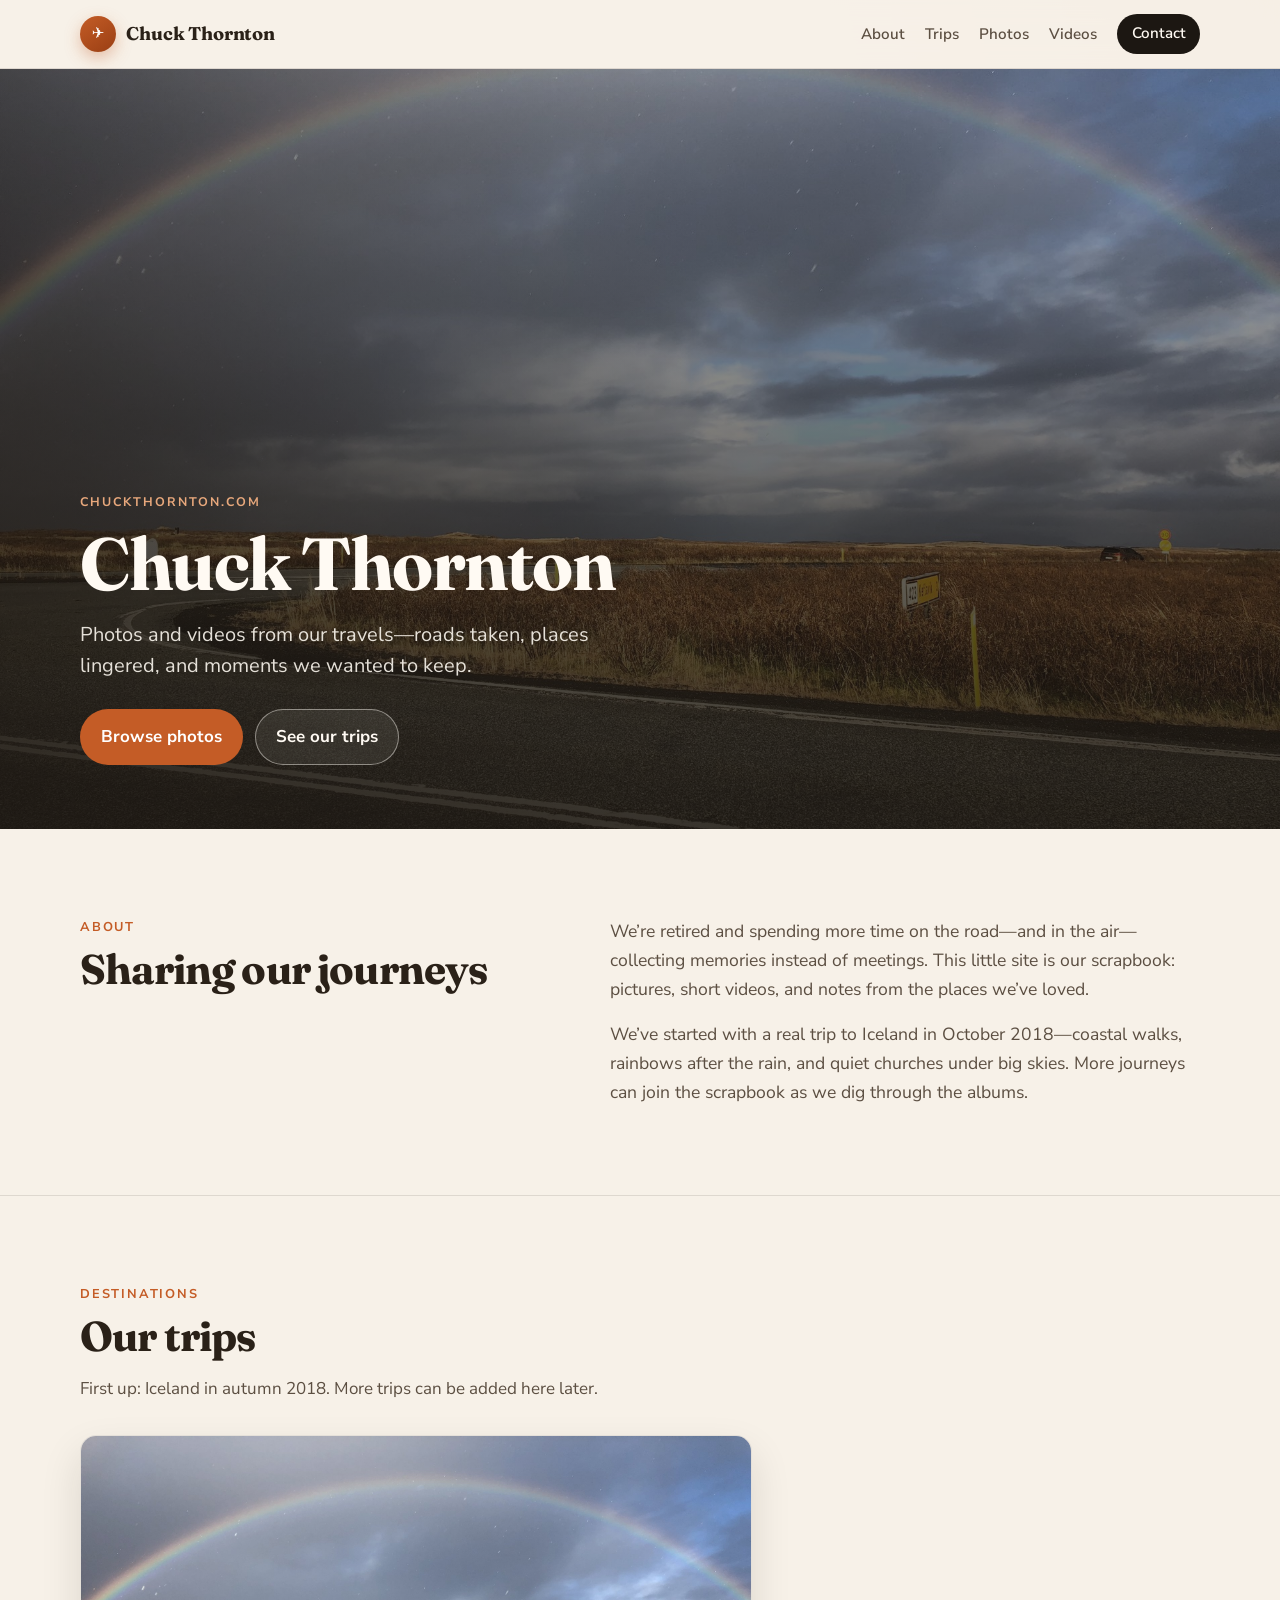
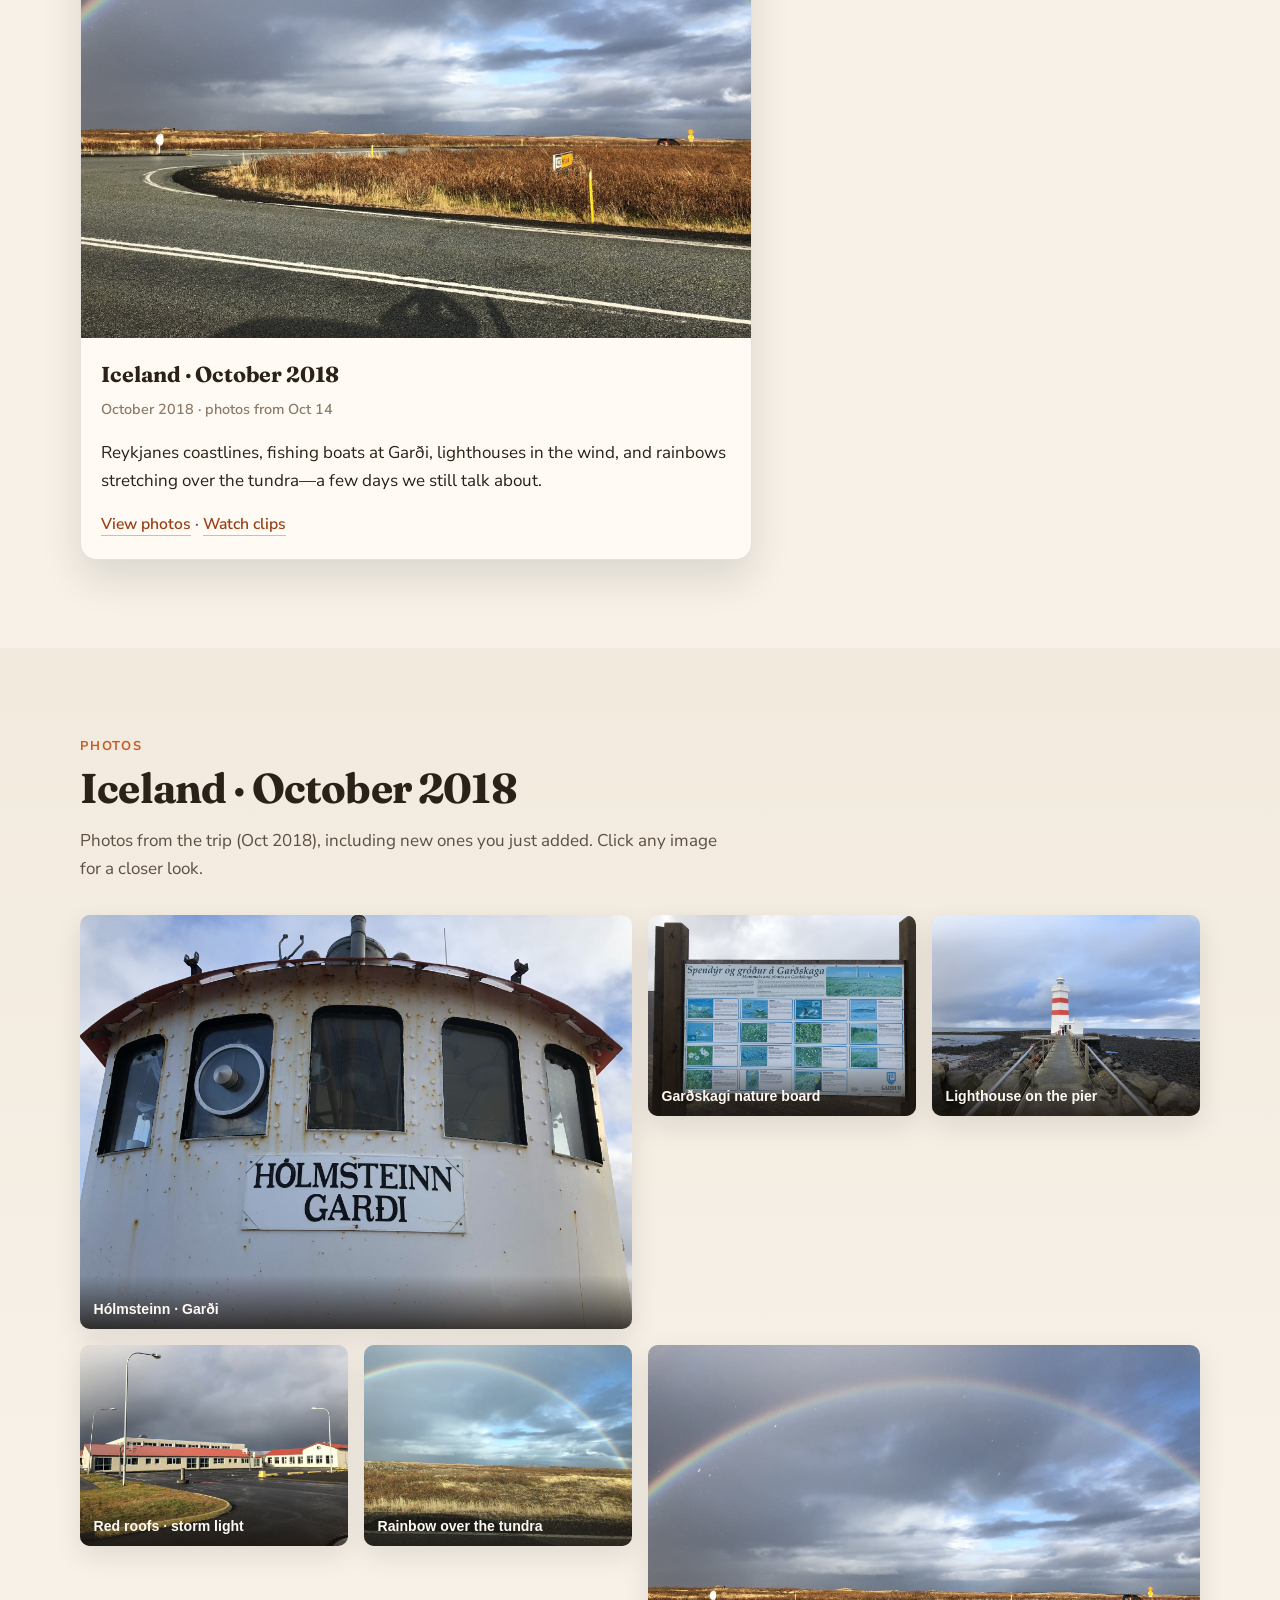
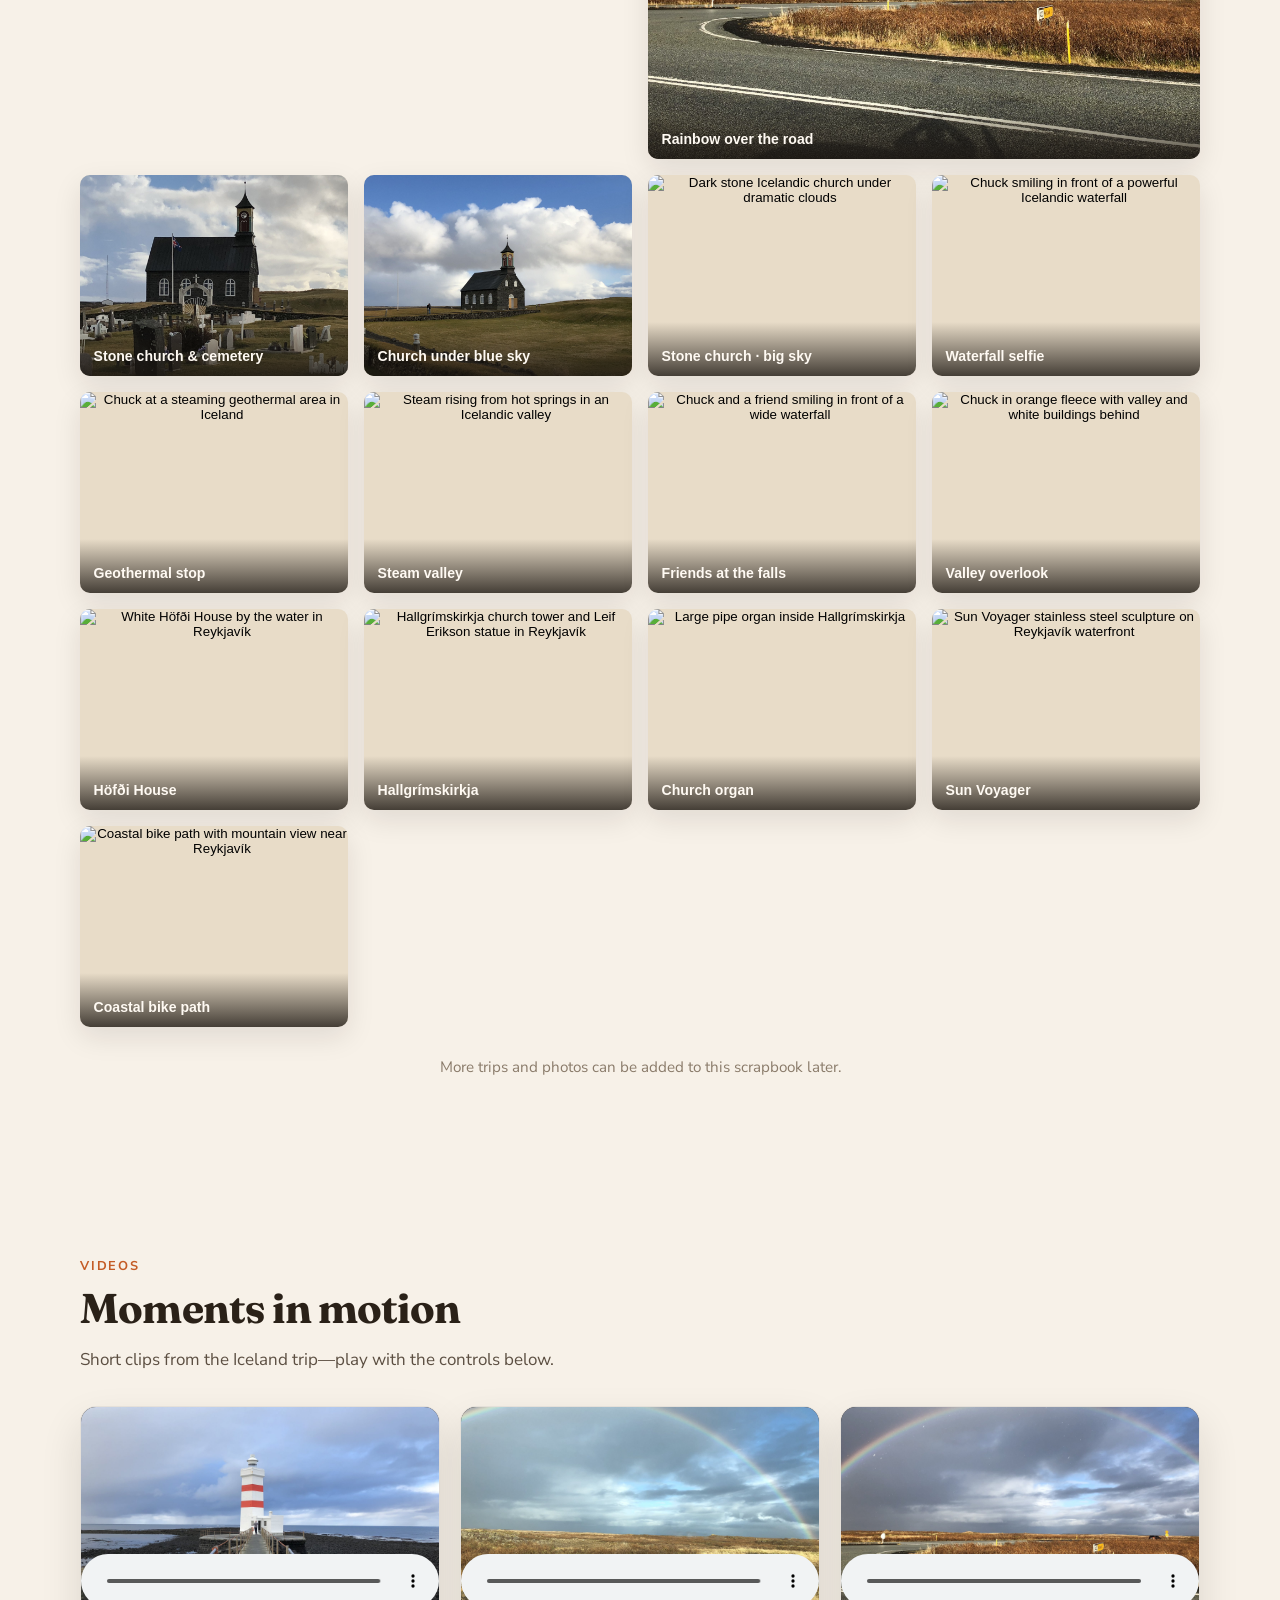
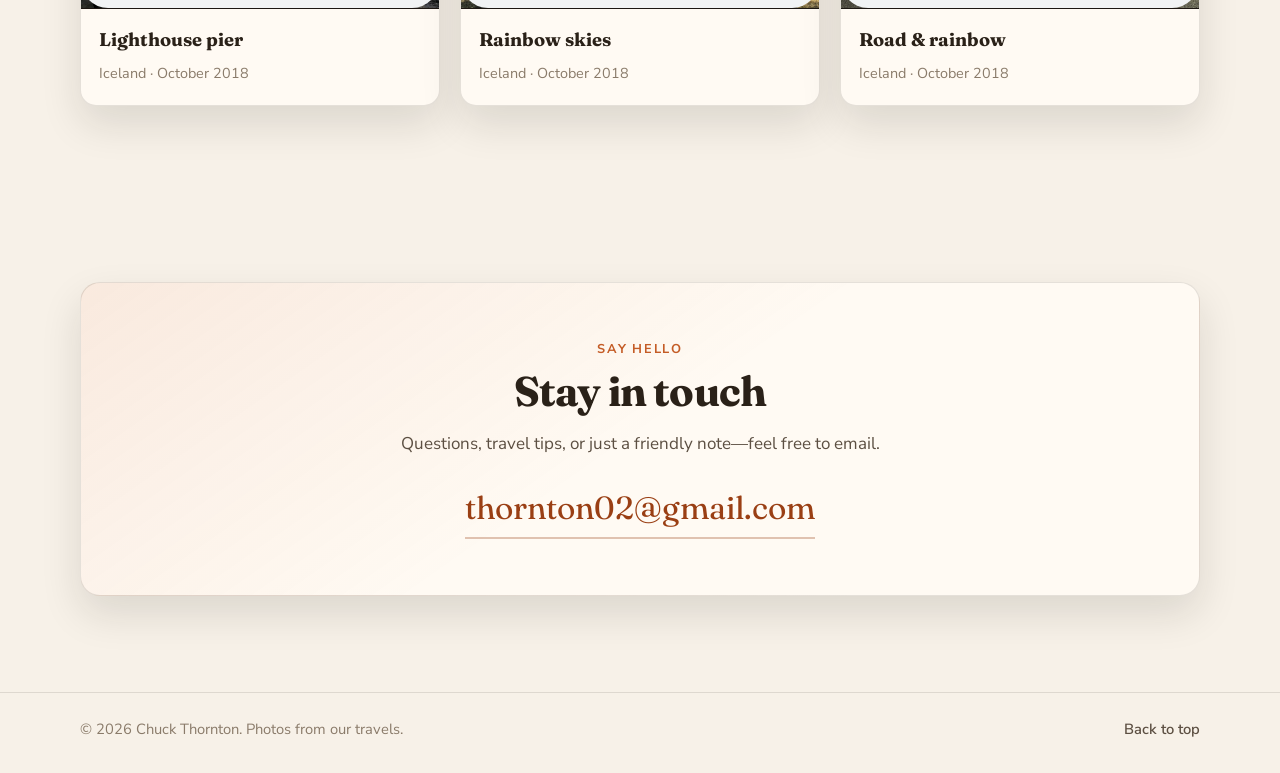
==== index-flat.html @ a310df59 "Add Iceland gallery photos and fixed index" ====
<!DOCTYPE html>
<html lang="en">
<head>
  <meta charset="UTF-8">
  <meta name="viewport" content="width=device-width, initial-scale=1.0">
  <meta name="description" content="Chuck Thornton — photos and videos from our travels, starting with Iceland in October 2018.">
  <meta name="author" content="Chuck Thornton">
  <title>Chuck Thornton — Our Travels</title>
  <link rel="icon" href="favicon.svg" type="image/svg+xml">
  <link rel="preconnect" href="https://fonts.googleapis.com">
  <link rel="preconnect" href="https://fonts.gstatic.com" crossorigin>
  <link href="https://fonts.googleapis.com/css2?family=Fraunces:opsz,wght@9..144,400;9..144,600;9..144,700&family=Nunito+Sans:opsz,wght@6..12,400;6..12,500;6..12,600;6..12,700&display=swap" rel="stylesheet">
  <link rel="stylesheet" href="styles.css">
</head>
<body>
  <a class="skip-link" href="#main">Skip to content</a>

  <header class="site-header" id="top">
    <div class="container header-inner">
      <a class="logo" href="#top" aria-label="Chuck Thornton — home">
        <span class="logo-mark" aria-hidden="true">✈</span>
        <span class="logo-text">Chuck Thornton</span>
      </a>
      <button class="nav-toggle" type="button" aria-expanded="false" aria-controls="site-nav" aria-label="Open menu">
        <span class="nav-toggle-bar" aria-hidden="true"></span>
        <span class="nav-toggle-bar" aria-hidden="true"></span>
      </button>
      <nav class="site-nav" id="site-nav" aria-label="Primary">
        <ul>
          <li><a href="#about">About</a></li>
          <li><a href="#trips">Trips</a></li>
          <li><a href="#gallery">Photos</a></li>
          <li><a href="#videos">Videos</a></li>
          <li><a href="#contact" class="nav-cta">Contact</a></li>
        </ul>
      </nav>
    </div>
  </header>

  <main id="main">
    <section class="hero" aria-labelledby="hero-heading">
      <div class="hero-media" aria-hidden="true">
        <img
          src="IMG_2860.jpg"
          alt=""
          width="1600"
          height="900"
          fetchpriority="high">
        <div class="hero-overlay"></div>
      </div>
      <div class="container hero-inner">
        <p class="hero-eyebrow">chuckthornton.com</p>
        <h1 id="hero-heading" class="hero-title">Chuck Thornton</h1>
        <p class="hero-tagline">
          Photos and videos from our travels—roads taken, places lingered,
          and moments we wanted to keep.
        </p>
        <div class="hero-actions">
          <a class="btn btn-primary" href="#gallery">Browse photos</a>
          <a class="btn btn-ghost" href="#trips">See our trips</a>
        </div>
      </div>
    </section>

    <section class="section about" id="about" aria-labelledby="about-heading">
      <div class="container about-layout">
        <div class="section-header">
          <p class="section-label">About</p>
          <h2 id="about-heading">Sharing our journeys</h2>
        </div>
        <div class="about-copy">
          <p>
            We’re retired and spending more time on the road—and in the air—
            collecting memories instead of meetings. This little site is our
            scrapbook: pictures, short videos, and notes from the places we’ve loved.
          </p>
          <p>
            We’ve started with a real trip to Iceland in October 2018—coastal walks,
            rainbows after the rain, and quiet churches under big skies.
            More journeys can join the scrapbook as we dig through the albums.
          </p>
        </div>
      </div>
    </section>

    <section class="section trips" id="trips" aria-labelledby="trips-heading">
      <div class="container">
        <div class="section-header">
          <p class="section-label">Destinations</p>
          <h2 id="trips-heading">Our trips</h2>
          <p class="section-intro">
            First up: Iceland in autumn 2018. More trips can be added here later.
          </p>
        </div>
        <ul class="trips-grid trips-grid-featured">
          <li class="trip-card trip-card-featured">
            <div class="trip-image">
              <img
                src="IMG_2860.jpg"
                alt="Rainbow over an Icelandic road, October 2018"
                width="800"
                height="560"
                loading="lazy">
            </div>
            <div class="trip-body">
              <h3>Iceland · October 2018</h3>
              <p class="trip-meta">October 2018 · photos from Oct 14</p>
              <p>
                Reykjanes coastlines, fishing boats at Garði, lighthouses in the wind,
                and rainbows stretching over the tundra—a few days we still talk about.
              </p>
              <p class="trip-links">
                <a href="#gallery">View photos</a>
                ·
                <a href="#videos">Watch clips</a>
              </p>
            </div>
          </li>
        </ul>
      </div>
    </section>

    <section class="section gallery" id="gallery" aria-labelledby="gallery-heading">
      <div class="container">
        <div class="section-header">
          <p class="section-label">Photos</p>
          <h2 id="gallery-heading">Iceland · October 2018</h2>
          <p class="section-intro">
            Photos from the trip (Oct 2018), including new ones you just added. Click any image for a closer look.
          </p>
        </div>
        <ul class="gallery-grid">
          <li>
            <button type="button" class="gallery-item" data-full="IMG_2853.jpg" data-caption="Fishing boat Hólmsteinn · Garði">
              <img src="IMG_2853.jpg" alt="Weathered fishing boat Hólmsteinn of Garði, Iceland" width="700" height="525" loading="lazy">
              <span class="gallery-caption">Hólmsteinn · Garði</span>
            </button>
          </li>
          <li>
            <button type="button" class="gallery-item" data-full="IMG_2854.jpg" data-caption="Wildlife &amp; plants sign · Garðskagi">
              <img src="IMG_2854.jpg" alt="Bilingual nature sign about mammals and plants at Garðskagi" width="700" height="525" loading="lazy">
              <span class="gallery-caption">Garðskagi nature board</span>
            </button>
          </li>
          <li>
            <button type="button" class="gallery-item" data-full="IMG_2855.jpg" data-caption="Lighthouse on the pier">
              <img src="IMG_2855.jpg" alt="White and red lighthouse at the end of a rocky pier" width="700" height="525" loading="lazy">
              <span class="gallery-caption">Lighthouse on the pier</span>
            </button>
          </li>
          <li>
            <button type="button" class="gallery-item" data-full="IMG_2856.jpg" data-caption="Red roofs under storm light">
              <img src="IMG_2856.jpg" alt="Red-roofed buildings under dramatic Icelandic storm clouds" width="700" height="525" loading="lazy">
              <span class="gallery-caption">Red roofs · storm light</span>
            </button>
          </li>
          <li>
            <button type="button" class="gallery-item" data-full="IMG_2859.jpg" data-caption="Rainbow over the tundra">
              <img src="IMG_2859.jpg" alt="Rainbow arching over golden autumn tundra in Iceland" width="700" height="525" loading="lazy">
              <span class="gallery-caption">Rainbow over the tundra</span>
            </button>
          </li>
          <li>
            <button type="button" class="gallery-item" data-full="IMG_2860.jpg" data-caption="Full rainbow over the road">
              <img src="IMG_2860.jpg" alt="Full rainbow over a curving road in Iceland" width="700" height="525" loading="lazy">
              <span class="gallery-caption">Rainbow over the road</span>
            </button>
          </li>
          <li>
            <button type="button" class="gallery-item" data-full="IMG_2864.jpg" data-caption="Stone church and cemetery">
              <img src="IMG_2864.jpg" alt="Dark stone church with cemetery and Icelandic flag" width="700" height="525" loading="lazy">
              <span class="gallery-caption">Stone church &amp; cemetery</span>
            </button>
          </li>
          <li>
            <button type="button" class="gallery-item" data-full="IMG_2865.jpg" data-caption="Church under blue sky">
              <img src="IMG_2865.jpg" alt="Black stone church under a bright blue sky with white clouds" width="700" height="525" loading="lazy">
              <span class="gallery-caption">Church under blue sky</span>
            </button>
          </li>

          <li>
            <button type="button" class="gallery-item" data-full="IMG_new_01_church.jpg" data-caption="Stone church under big sky">
              <img src="IMG_new_01_church.jpg" alt="Dark stone Icelandic church under dramatic clouds" width="700" height="525" loading="lazy">
              <span class="gallery-caption">Stone church · big sky</span>
            </button>
          </li>
          <li>
            <button type="button" class="gallery-item" data-full="IMG_new_02_waterfall_selfie.jpg" data-caption="Chuck at the waterfall">
              <img src="IMG_new_02_waterfall_selfie.jpg" alt="Chuck smiling in front of a powerful Icelandic waterfall" width="700" height="525" loading="lazy">
              <span class="gallery-caption">Waterfall selfie</span>
            </button>
          </li>
          <li>
            <button type="button" class="gallery-item" data-full="IMG_new_03_steam_portrait.jpg" data-caption="Geothermal steam">
              <img src="IMG_new_03_steam_portrait.jpg" alt="Chuck at a steaming geothermal area in Iceland" width="700" height="525" loading="lazy">
              <span class="gallery-caption">Geothermal stop</span>
            </button>
          </li>
          <li>
            <button type="button" class="gallery-item" data-full="IMG_new_04_steam_valley.jpg" data-caption="Steam in the valley">
              <img src="IMG_new_04_steam_valley.jpg" alt="Steam rising from hot springs in an Icelandic valley" width="700" height="525" loading="lazy">
              <span class="gallery-caption">Steam valley</span>
            </button>
          </li>
          <li>
            <button type="button" class="gallery-item" data-full="IMG_new_05_friends_falls.jpg" data-caption="Friends at the falls">
              <img src="IMG_new_05_friends_falls.jpg" alt="Chuck and a friend smiling in front of a wide waterfall" width="700" height="525" loading="lazy">
              <span class="gallery-caption">Friends at the falls</span>
            </button>
          </li>
          <li>
            <button type="button" class="gallery-item" data-full="IMG_new_06_thingvellir.jpg" data-caption="Wide valley view">
              <img src="IMG_new_06_thingvellir.jpg" alt="Chuck in orange fleece with valley and white buildings behind" width="700" height="525" loading="lazy">
              <span class="gallery-caption">Valley overlook</span>
            </button>
          </li>

          <li>
            <button type="button" class="gallery-item" data-full="IMG_new_07_hofdi.jpg" data-caption="Höfði House · Reykjavík">
              <img src="IMG_new_07_hofdi.jpg" alt="White Höfði House by the water in Reykjavík" width="700" height="525" loading="lazy">
              <span class="gallery-caption">Höfði House</span>
            </button>
          </li>
          <li>
            <button type="button" class="gallery-item" data-full="IMG_new_08_hallgrimskirkja.jpg" data-caption="Hallgrímskirkja &amp; Leif Erikson">
              <img src="IMG_new_08_hallgrimskirkja.jpg" alt="Hallgrímskirkja church tower and Leif Erikson statue in Reykjavík" width="700" height="525" loading="lazy">
              <span class="gallery-caption">Hallgrímskirkja</span>
            </button>
          </li>
          <li>
            <button type="button" class="gallery-item" data-full="IMG_new_09_organ.jpg" data-caption="Pipe organ inside Hallgrímskirkja">
              <img src="IMG_new_09_organ.jpg" alt="Large pipe organ inside Hallgrímskirkja" width="700" height="525" loading="lazy">
              <span class="gallery-caption">Church organ</span>
            </button>
          </li>
          <li>
            <button type="button" class="gallery-item" data-full="IMG_new_10_sun_voyager.jpg" data-caption="Sun Voyager sculpture">
              <img src="IMG_new_10_sun_voyager.jpg" alt="Sun Voyager stainless steel sculpture on Reykjavík waterfront" width="700" height="525" loading="lazy">
              <span class="gallery-caption">Sun Voyager</span>
            </button>
          </li>
          <li>
            <button type="button" class="gallery-item" data-full="IMG_new_11_bike_path.jpg" data-caption="Coastal bike path">
              <img src="IMG_new_11_bike_path.jpg" alt="Coastal bike path with mountain view near Reykjavík" width="700" height="525" loading="lazy">
              <span class="gallery-caption">Coastal bike path</span>
            </button>
          </li>
        </ul>
        <p class="gallery-footnote">More trips and photos can be added to this scrapbook later.</p>
      </div>
    </section>

    <section class="section videos" id="videos" aria-labelledby="videos-heading">
      <div class="container">
        <div class="section-header">
          <p class="section-label">Videos</p>
          <h2 id="videos-heading">Moments in motion</h2>
          <p class="section-intro">
            Short clips from the Iceland trip—play with the controls below.
          </p>
        </div>
        <ul class="videos-grid">
          <li class="video-card">
            <div class="video-frame">
              <video
                controls
                preload="metadata"
                playsinline
                poster="IMG_2855.jpg"
                title="Iceland clip · lighthouse pier">
                <source src="IMG_2855.MP4" type="video/mp4">
                Your browser does not support the video tag.
              </video>
            </div>
            <div class="video-body">
              <h3>Lighthouse pier</h3>
              <p class="add-note">Iceland · October 2018</p>
            </div>
          </li>
          <li class="video-card">
            <div class="video-frame">
              <video
                controls
                preload="metadata"
                playsinline
                poster="IMG_2859.jpg"
                title="Iceland clip · rainbow skies">
                <source src="IMG_2859.MP4" type="video/mp4">
                Your browser does not support the video tag.
              </video>
            </div>
            <div class="video-body">
              <h3>Rainbow skies</h3>
              <p class="add-note">Iceland · October 2018</p>
            </div>
          </li>
          <li class="video-card">
            <div class="video-frame">
              <video
                controls
                preload="metadata"
                playsinline
                poster="IMG_2860.jpg"
                title="Iceland clip · road and rainbow">
                <source src="IMG_2860.MP4" type="video/mp4">
                Your browser does not support the video tag.
              </video>
            </div>
            <div class="video-body">
              <h3>Road &amp; rainbow</h3>
              <p class="add-note">Iceland · October 2018</p>
            </div>
          </li>
        </ul>
      </div>
    </section>

    <section class="section contact" id="contact" aria-labelledby="contact-heading">
      <div class="container contact-inner">
        <div class="section-header">
          <p class="section-label">Say hello</p>
          <h2 id="contact-heading">Stay in touch</h2>
          <p class="section-intro">
            Questions, travel tips, or just a friendly note—feel free to email.
          </p>
        </div>
        <a class="contact-email" href="mailto:thornton02@gmail.com">thornton02@gmail.com</a>
      </div>
    </section>
  </main>

  <footer class="site-footer">
    <div class="container footer-inner">
      <p>&copy; <span id="year"></span> Chuck Thornton. Photos from our travels.</p>
      <a href="#top">Back to top</a>
    </div>
  </footer>

  <div class="lightbox" id="lightbox" hidden>
    <button type="button" class="lightbox-close" aria-label="Close photo">&times;</button>
    <img src="" alt="" id="lightbox-img">
    <p class="lightbox-caption" id="lightbox-caption"></p>
  </div>

  <script src="main.js"></script>
</body>
</html>
---- styles.css ----
/* Chuck Thornton — Our Travels
   Warm, editorial travel scrapbook aesthetic */

:root {
  --bg: #f7f1e8;
  --bg-elevated: #fffaf3;
  --bg-dark: #1c1712;
  --ink: #2a2118;
  --ink-soft: #5c4f42;
  --muted: #8a7b6a;
  --line: rgba(42, 33, 24, 0.12);
  --accent: #c45c26;
  --accent-deep: #9a3f14;
  --accent-soft: #e8a87c;
  --sand: #e8dcc8;
  --radius: 16px;
  --radius-sm: 10px;
  --shadow: 0 18px 40px rgba(28, 23, 18, 0.12);
  --font-display: "Fraunces", Georgia, "Times New Roman", serif;
  --font-body: "Nunito Sans", system-ui, -apple-system, sans-serif;
  --container: 1120px;
  --header-h: 4.25rem;
  --ease: cubic-bezier(0.22, 1, 0.36, 1);
}

*,
*::before,
*::after {
  box-sizing: border-box;
}

html {
  scroll-behavior: smooth;
}

@media (prefers-reduced-motion: reduce) {
  html {
    scroll-behavior: auto;
  }
  *,
  *::before,
  *::after {
    animation-duration: 0.01ms !important;
    animation-iteration-count: 1 !important;
    transition-duration: 0.01ms !important;
  }
}

body {
  margin: 0;
  font-family: var(--font-body);
  font-size: 1.0625rem;
  line-height: 1.65;
  color: var(--ink);
  background:
    radial-gradient(1200px 600px at 10% -10%, rgba(232, 168, 124, 0.28), transparent 60%),
    radial-gradient(900px 500px at 100% 0%, rgba(196, 92, 38, 0.08), transparent 55%),
    var(--bg);
  -webkit-font-smoothing: antialiased;
}

img {
  max-width: 100%;
  height: auto;
  display: block;
}

a {
  color: var(--accent-deep);
  text-decoration-thickness: 1.5px;
  text-underline-offset: 0.18em;
}

a:hover {
  color: var(--accent);
}

code {
  font-size: 0.9em;
  background: var(--sand);
  padding: 0.12em 0.4em;
  border-radius: 6px;
}

.skip-link {
  position: absolute;
  left: 1rem;
  top: -100px;
  z-index: 1000;
  background: var(--bg-dark);
  color: #fff;
  padding: 0.75rem 1rem;
  border-radius: 8px;
}

.skip-link:focus {
  top: 1rem;
}

.container {
  width: min(100% - 2rem, var(--container));
  margin-inline: auto;
}

/* Header */
.site-header {
  position: sticky;
  top: 0;
  z-index: 100;
  backdrop-filter: blur(14px);
  background: rgba(247, 241, 232, 0.82);
  border-bottom: 1px solid var(--line);
}

.header-inner {
  display: flex;
  align-items: center;
  justify-content: space-between;
  min-height: var(--header-h);
  gap: 1rem;
}

.logo {
  display: inline-flex;
  align-items: center;
  gap: 0.65rem;
  color: var(--ink);
  text-decoration: none;
  font-weight: 700;
}

.logo:hover {
  color: var(--accent-deep);
}

.logo-mark {
  display: grid;
  place-items: center;
  width: 2.25rem;
  height: 2.25rem;
  border-radius: 50%;
  background: linear-gradient(145deg, var(--accent), var(--accent-deep));
  color: #fff;
  font-size: 0.95rem;
  box-shadow: 0 6px 16px rgba(196, 92, 38, 0.35);
}

.logo-text {
  font-family: var(--font-display);
  font-size: 1.15rem;
  letter-spacing: -0.01em;
}

.nav-toggle {
  display: none;
  width: 2.75rem;
  height: 2.75rem;
  border: 1px solid var(--line);
  border-radius: 10px;
  background: var(--bg-elevated);
  cursor: pointer;
  padding: 0;
  flex-direction: column;
  align-items: center;
  justify-content: center;
  gap: 6px;
}

.nav-toggle-bar {
  display: block;
  width: 1.15rem;
  height: 2px;
  background: var(--ink);
  border-radius: 2px;
  transition: transform 0.25s var(--ease);
}

.nav-toggle[aria-expanded="true"] .nav-toggle-bar:first-child {
  transform: translateY(4px) rotate(45deg);
}

.nav-toggle[aria-expanded="true"] .nav-toggle-bar:last-child {
  transform: translateY(-4px) rotate(-45deg);
}

.site-nav ul {
  display: flex;
  align-items: center;
  gap: 0.25rem 1.25rem;
  list-style: none;
  margin: 0;
  padding: 0;
}

.site-nav a {
  color: var(--ink-soft);
  text-decoration: none;
  font-weight: 600;
  font-size: 0.95rem;
}

.site-nav a:hover,
.site-nav a:focus-visible {
  color: var(--accent-deep);
}

.nav-cta {
  display: inline-flex;
  align-items: center;
  padding: 0.45rem 0.9rem;
  border-radius: 999px;
  background: var(--bg-dark);
  color: #fffaf3 !important;
}

.nav-cta:hover {
  background: var(--accent-deep);
}

/* Hero */
.hero {
  position: relative;
  min-height: min(88vh, 760px);
  display: grid;
  align-items: end;
  color: #fffaf3;
  overflow: hidden;
}

.hero-media {
  position: absolute;
  inset: 0;
}

.hero-media img {
  width: 100%;
  height: 100%;
  object-fit: cover;
}

.hero-overlay {
  position: absolute;
  inset: 0;
  background:
    linear-gradient(180deg, rgba(28, 23, 18, 0.25) 0%, rgba(28, 23, 18, 0.72) 70%, rgba(28, 23, 18, 0.88) 100%),
    linear-gradient(90deg, rgba(28, 23, 18, 0.45), transparent 55%);
}

.hero-inner {
  position: relative;
  z-index: 1;
  padding: 5rem 0 4rem;
}

.hero-eyebrow {
  margin: 0 0 0.75rem;
  text-transform: uppercase;
  letter-spacing: 0.16em;
  font-size: 0.78rem;
  font-weight: 700;
  color: var(--accent-soft);
}

.hero-title {
  margin: 0;
  font-family: var(--font-display);
  font-size: clamp(2.6rem, 7vw, 4.6rem);
  font-weight: 700;
  line-height: 1.05;
  letter-spacing: -0.02em;
}

.hero-tagline {
  margin: 1.1rem 0 0;
  max-width: 34rem;
  font-size: clamp(1.05rem, 2.2vw, 1.25rem);
  line-height: 1.55;
  color: rgba(255, 250, 243, 0.88);
}

.hero-actions {
  display: flex;
  flex-wrap: wrap;
  gap: 0.75rem;
  margin-top: 1.75rem;
}

.btn {
  display: inline-flex;
  align-items: center;
  justify-content: center;
  padding: 0.8rem 1.25rem;
  border-radius: 999px;
  font-weight: 700;
  text-decoration: none;
  border: 1.5px solid transparent;
  transition: transform 0.2s var(--ease), background 0.2s var(--ease), color 0.2s var(--ease);
}

.btn:hover {
  transform: translateY(-1px);
}

.btn-primary {
  background: var(--accent);
  color: #fff;
}

.btn-primary:hover {
  background: #d4682e;
  color: #fff;
}

.btn-ghost {
  border-color: rgba(255, 250, 243, 0.45);
  color: #fffaf3;
  background: rgba(255, 250, 243, 0.08);
}

.btn-ghost:hover {
  background: rgba(255, 250, 243, 0.16);
  color: #fff;
}

/* Sections */
.section {
  padding: clamp(3.5rem, 8vw, 5.5rem) 0;
}

.section-header {
  margin-bottom: 2rem;
  max-width: 40rem;
}

.section-label {
  margin: 0 0 0.5rem;
  font-size: 0.8rem;
  font-weight: 700;
  letter-spacing: 0.14em;
  text-transform: uppercase;
  color: var(--accent);
}

.section-header h2 {
  margin: 0;
  font-family: var(--font-display);
  font-size: clamp(1.85rem, 4vw, 2.6rem);
  line-height: 1.15;
  letter-spacing: -0.02em;
  color: var(--ink);
}

.section-intro {
  margin: 0.85rem 0 0;
  color: var(--ink-soft);
}

/* About */
.about {
  border-bottom: 1px solid var(--line);
}

.about-layout {
  display: grid;
  gap: 1rem 3rem;
}

@media (min-width: 800px) {
  .about-layout {
    grid-template-columns: minmax(0, 0.9fr) minmax(0, 1.1fr);
    align-items: start;
  }

  .about-layout .section-header {
    margin-bottom: 0;
  }
}

.about-copy p {
  margin: 0 0 1rem;
  color: var(--ink-soft);
  font-size: 1.1rem;
}

.about-copy p:last-child {
  margin-bottom: 0;
}

/* Trips */
.trips-grid {
  list-style: none;
  margin: 0;
  padding: 0;
  display: grid;
  gap: 1.25rem;
  grid-template-columns: 1fr;
}

@media (min-width: 640px) {
  .trips-grid {
    grid-template-columns: repeat(2, 1fr);
  }
}

.trips-grid-featured {
  grid-template-columns: 1fr;
  max-width: 36rem;
}

@media (min-width: 800px) {
  .trips-grid-featured {
    max-width: 42rem;
  }
}

.trip-card-featured .trip-body p:last-of-type {
  margin-bottom: 0;
}

.trip-links {
  margin-top: 0.85rem;
  font-size: 0.95rem;
  font-weight: 600;
}

.trip-links a {
  text-decoration: none;
  border-bottom: 1.5px solid rgba(154, 63, 20, 0.35);
}

.trip-links a:hover {
  border-bottom-color: var(--accent);
}

.gallery-footnote {
  margin: 1.75rem 0 0;
  text-align: center;
  color: var(--muted);
  font-size: 0.95rem;
}

.trip-card {
  background: var(--bg-elevated);
  border: 1px solid var(--line);
  border-radius: var(--radius);
  overflow: hidden;
  box-shadow: var(--shadow);
  transition: transform 0.25s var(--ease);
}

.trip-card:hover {
  transform: translateY(-4px);
}

.trip-image {
  position: relative;
  aspect-ratio: 4 / 3;
  overflow: hidden;
}

.trip-image img {
  width: 100%;
  height: 100%;
  object-fit: cover;
  transition: transform 0.5s var(--ease);
}

.trip-card:hover .trip-image img {
  transform: scale(1.04);
}

.sample-badge {
  position: absolute;
  top: 0.85rem;
  left: 0.85rem;
  padding: 0.3rem 0.65rem;
  border-radius: 999px;
  background: rgba(28, 23, 18, 0.75);
  color: #fffaf3;
  font-size: 0.72rem;
  font-weight: 700;
  letter-spacing: 0.04em;
  text-transform: uppercase;
}

.trip-body {
  padding: 1.15rem 1.25rem 1.35rem;
}

.trip-body h3 {
  margin: 0;
  font-family: var(--font-display);
  font-size: 1.35rem;
}

.trip-meta {
  margin: 0.35rem 0 0.65rem;
  color: var(--muted);
  font-size: 0.9rem;
  font-weight: 600;
}

.trip-body p:last-child {
  margin: 0;
  color: var(--ink-soft);
  font-size: 0.98rem;
}

/* Gallery */
.gallery {
  background:
    linear-gradient(180deg, rgba(232, 220, 200, 0.35), transparent 40%),
    var(--bg);
}

.gallery-grid {
  list-style: none;
  margin: 0;
  padding: 0;
  display: grid;
  gap: 1rem;
  grid-template-columns: 1fr;
}

@media (min-width: 560px) {
  .gallery-grid {
    grid-template-columns: repeat(2, 1fr);
  }
}

@media (min-width: 900px) {
  .gallery-grid {
    grid-template-columns: repeat(4, 1fr);
  }

  .gallery-grid li:nth-child(1),
  .gallery-grid li:nth-child(6) {
    grid-column: span 2;
  }
}

.gallery-item {
  position: relative;
  display: block;
  width: 100%;
  padding: 0;
  border: 0;
  border-radius: var(--radius-sm);
  overflow: hidden;
  cursor: zoom-in;
  background: var(--sand);
  aspect-ratio: 4 / 3;
  box-shadow: 0 10px 28px rgba(28, 23, 18, 0.1);
}

.gallery-item img {
  width: 100%;
  height: 100%;
  object-fit: cover;
  transition: transform 0.45s var(--ease);
}

.gallery-item:hover img,
.gallery-item:focus-visible img {
  transform: scale(1.05);
}

.gallery-caption {
  position: absolute;
  left: 0;
  right: 0;
  bottom: 0;
  padding: 1.6rem 0.85rem 0.75rem;
  background: linear-gradient(transparent, rgba(28, 23, 18, 0.8));
  color: #fffaf3;
  font-size: 0.88rem;
  font-weight: 600;
  text-align: left;
}

.gallery-caption em {
  font-style: normal;
  font-weight: 500;
  opacity: 0.75;
}

.gallery-item:focus-visible {
  outline: 3px solid var(--accent);
  outline-offset: 3px;
}

/* Videos */
.videos-grid {
  list-style: none;
  margin: 0;
  padding: 0;
  display: grid;
  gap: 1.25rem;
}

@media (min-width: 800px) {
  .videos-grid {
    grid-template-columns: repeat(3, 1fr);
  }
}

.video-card {
  background: var(--bg-elevated);
  border: 1px solid var(--line);
  border-radius: var(--radius);
  overflow: hidden;
  box-shadow: var(--shadow);
}

.video-frame {
  position: relative;
  aspect-ratio: 16 / 9;
  background: var(--bg-dark);
}

.video-frame iframe,
.video-frame video {
  position: absolute;
  inset: 0;
  width: 100%;
  height: 100%;
  border: 0;
}

.video-frame video {
  object-fit: cover;
  background: #000;
}

.video-poster img {
  width: 100%;
  height: 100%;
  object-fit: cover;
  opacity: 0.85;
}

.poster-overlay {
  position: absolute;
  inset: 0;
  display: grid;
  place-content: center;
  gap: 0.5rem;
  justify-items: center;
  background: rgba(28, 23, 18, 0.45);
  color: #fffaf3;
  font-weight: 700;
  font-size: 0.95rem;
}

.play-icon {
  display: grid;
  place-items: center;
  width: 3rem;
  height: 3rem;
  border-radius: 50%;
  background: var(--accent);
  box-shadow: 0 8px 20px rgba(0, 0, 0, 0.25);
  font-size: 0.85rem;
  padding-left: 2px;
}

.video-body {
  padding: 1rem 1.15rem 1.25rem;
}

.video-body h3 {
  margin: 0 0 0.4rem;
  font-family: var(--font-display);
  font-size: 1.15rem;
}

.add-note {
  margin: 0;
  color: var(--muted);
  font-size: 0.9rem;
}

/* Contact */
.contact {
  padding-bottom: clamp(4rem, 10vw, 6rem);
}

.contact-inner {
  text-align: center;
  padding: clamp(2.5rem, 6vw, 3.5rem);
  border-radius: calc(var(--radius) + 4px);
  background:
    linear-gradient(145deg, rgba(196, 92, 38, 0.1), transparent 50%),
    var(--bg-elevated);
  border: 1px solid var(--line);
  box-shadow: var(--shadow);
}

.contact-inner .section-header {
  margin-inline: auto;
  margin-bottom: 1.5rem;
}

.contact-email {
  display: inline-block;
  font-family: var(--font-display);
  font-size: clamp(1.35rem, 3.5vw, 2rem);
  color: var(--accent-deep);
  text-decoration: none;
  border-bottom: 2px solid rgba(154, 63, 20, 0.3);
  padding-bottom: 0.15rem;
}

.contact-email:hover {
  color: var(--accent);
  border-bottom-color: var(--accent);
}

/* Footer */
.site-footer {
  border-top: 1px solid var(--line);
  padding: 1.5rem 0 2rem;
  color: var(--muted);
  font-size: 0.92rem;
}

.footer-inner {
  display: flex;
  flex-wrap: wrap;
  gap: 0.75rem 1.5rem;
  justify-content: space-between;
  align-items: center;
}

.footer-inner a {
  color: var(--ink-soft);
  text-decoration: none;
  font-weight: 600;
}

.footer-inner a:hover {
  color: var(--accent-deep);
}

.site-footer p {
  margin: 0;
}

/* Lightbox */
.lightbox {
  position: fixed;
  inset: 0;
  z-index: 200;
  display: grid;
  place-items: center;
  gap: 0.75rem;
  padding: 1.5rem;
  background: rgba(28, 23, 18, 0.9);
  backdrop-filter: blur(6px);
}

.lightbox[hidden] {
  display: none;
}

.lightbox img {
  max-width: min(96vw, 1100px);
  max-height: 78vh;
  width: auto;
  height: auto;
  border-radius: 12px;
  box-shadow: 0 24px 60px rgba(0, 0, 0, 0.45);
}

.lightbox-caption {
  margin: 0;
  color: rgba(255, 250, 243, 0.9);
  font-weight: 600;
}

.lightbox-close {
  position: absolute;
  top: 1rem;
  right: 1rem;
  width: 2.75rem;
  height: 2.75rem;
  border: 0;
  border-radius: 50%;
  background: rgba(255, 250, 243, 0.12);
  color: #fff;
  font-size: 1.75rem;
  line-height: 1;
  cursor: pointer;
}

.lightbox-close:hover,
.lightbox-close:focus-visible {
  background: var(--accent);
}

body.lightbox-open {
  overflow: hidden;
}

/* Mobile nav */
@media (max-width: 760px) {
  .nav-toggle {
    display: inline-flex;
  }

  .site-nav {
    position: absolute;
    top: calc(100% + 1px);
    left: 0;
    right: 0;
    background: rgba(247, 241, 232, 0.97);
    border-bottom: 1px solid var(--line);
    padding: 0.75rem 1rem 1.25rem;
    display: none;
  }

  .site-nav.is-open {
    display: block;
  }

  .site-nav ul {
    flex-direction: column;
    align-items: stretch;
    gap: 0.35rem;
  }

  .site-nav a {
    display: block;
    padding: 0.7rem 0.85rem;
    border-radius: 10px;
  }

  .site-nav a:hover {
    background: var(--sand);
  }

  .nav-cta {
    justify-content: center;
    margin-top: 0.35rem;
  }
}
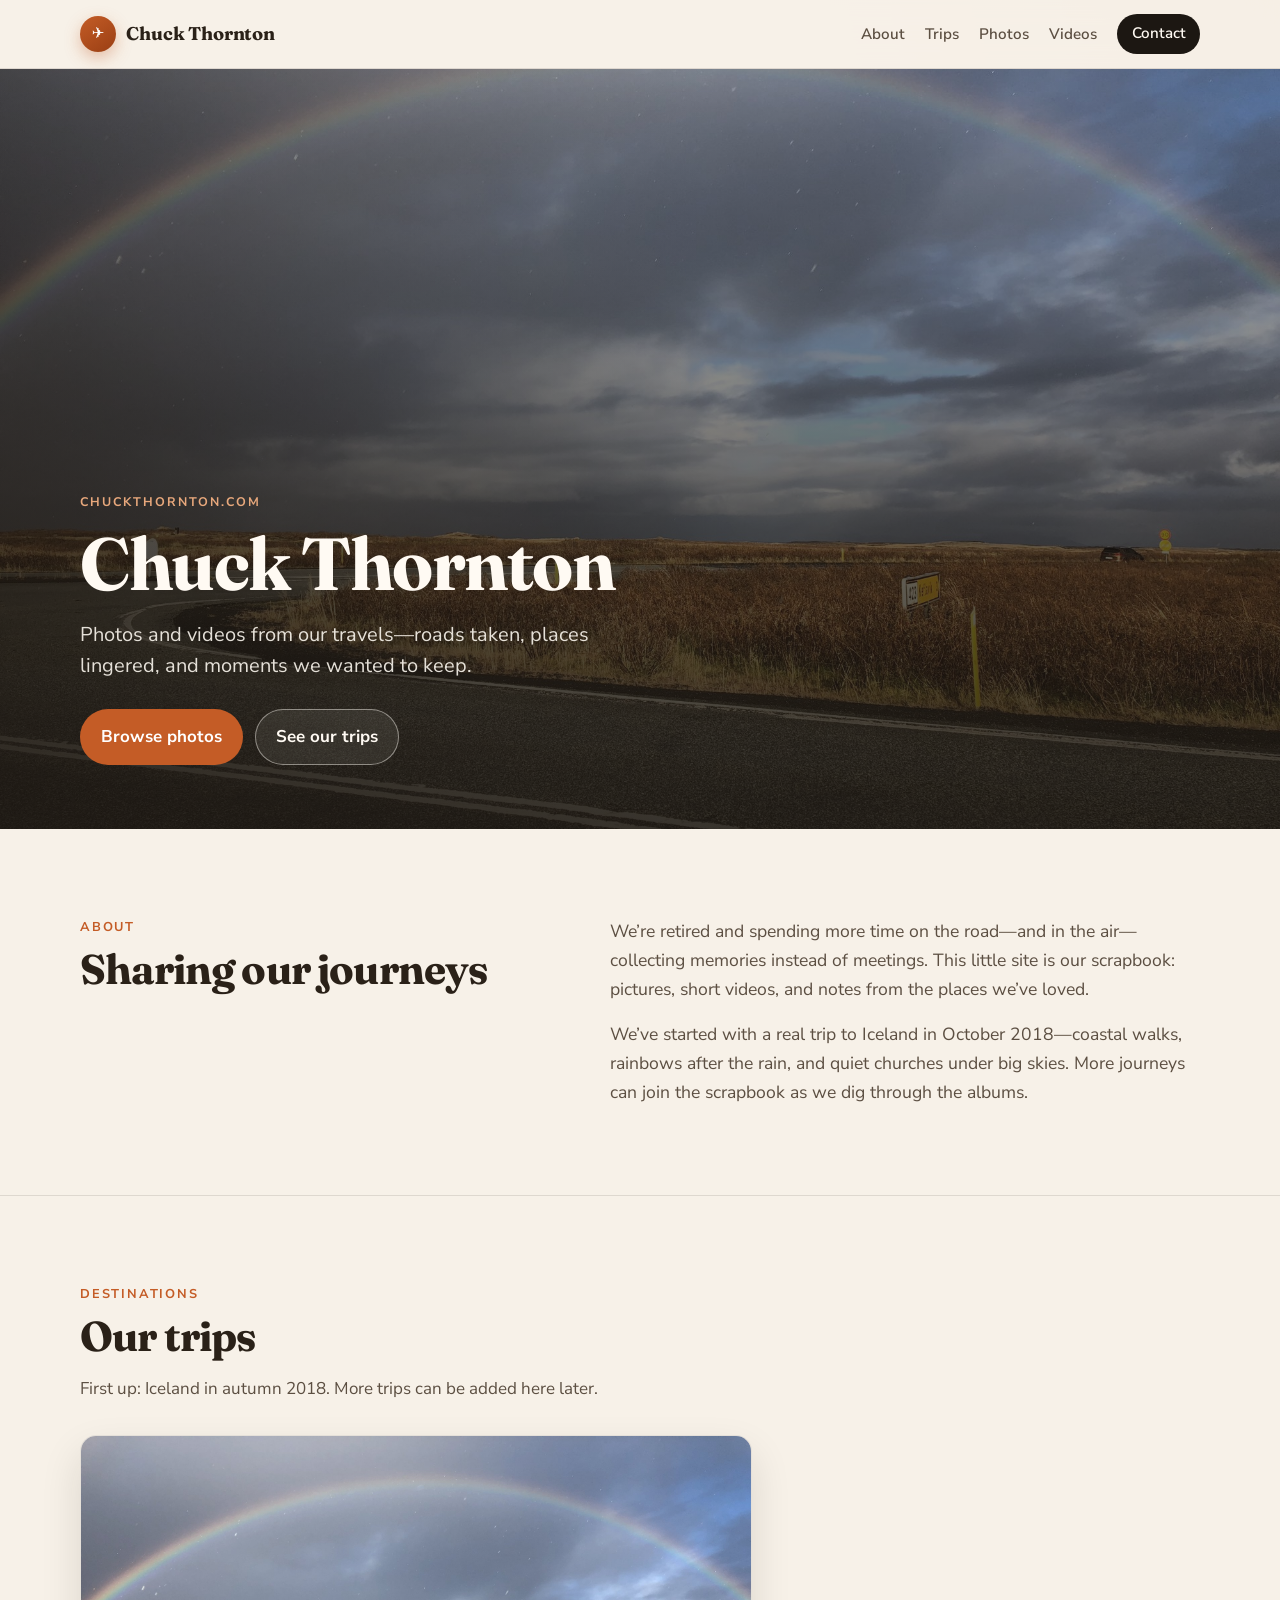
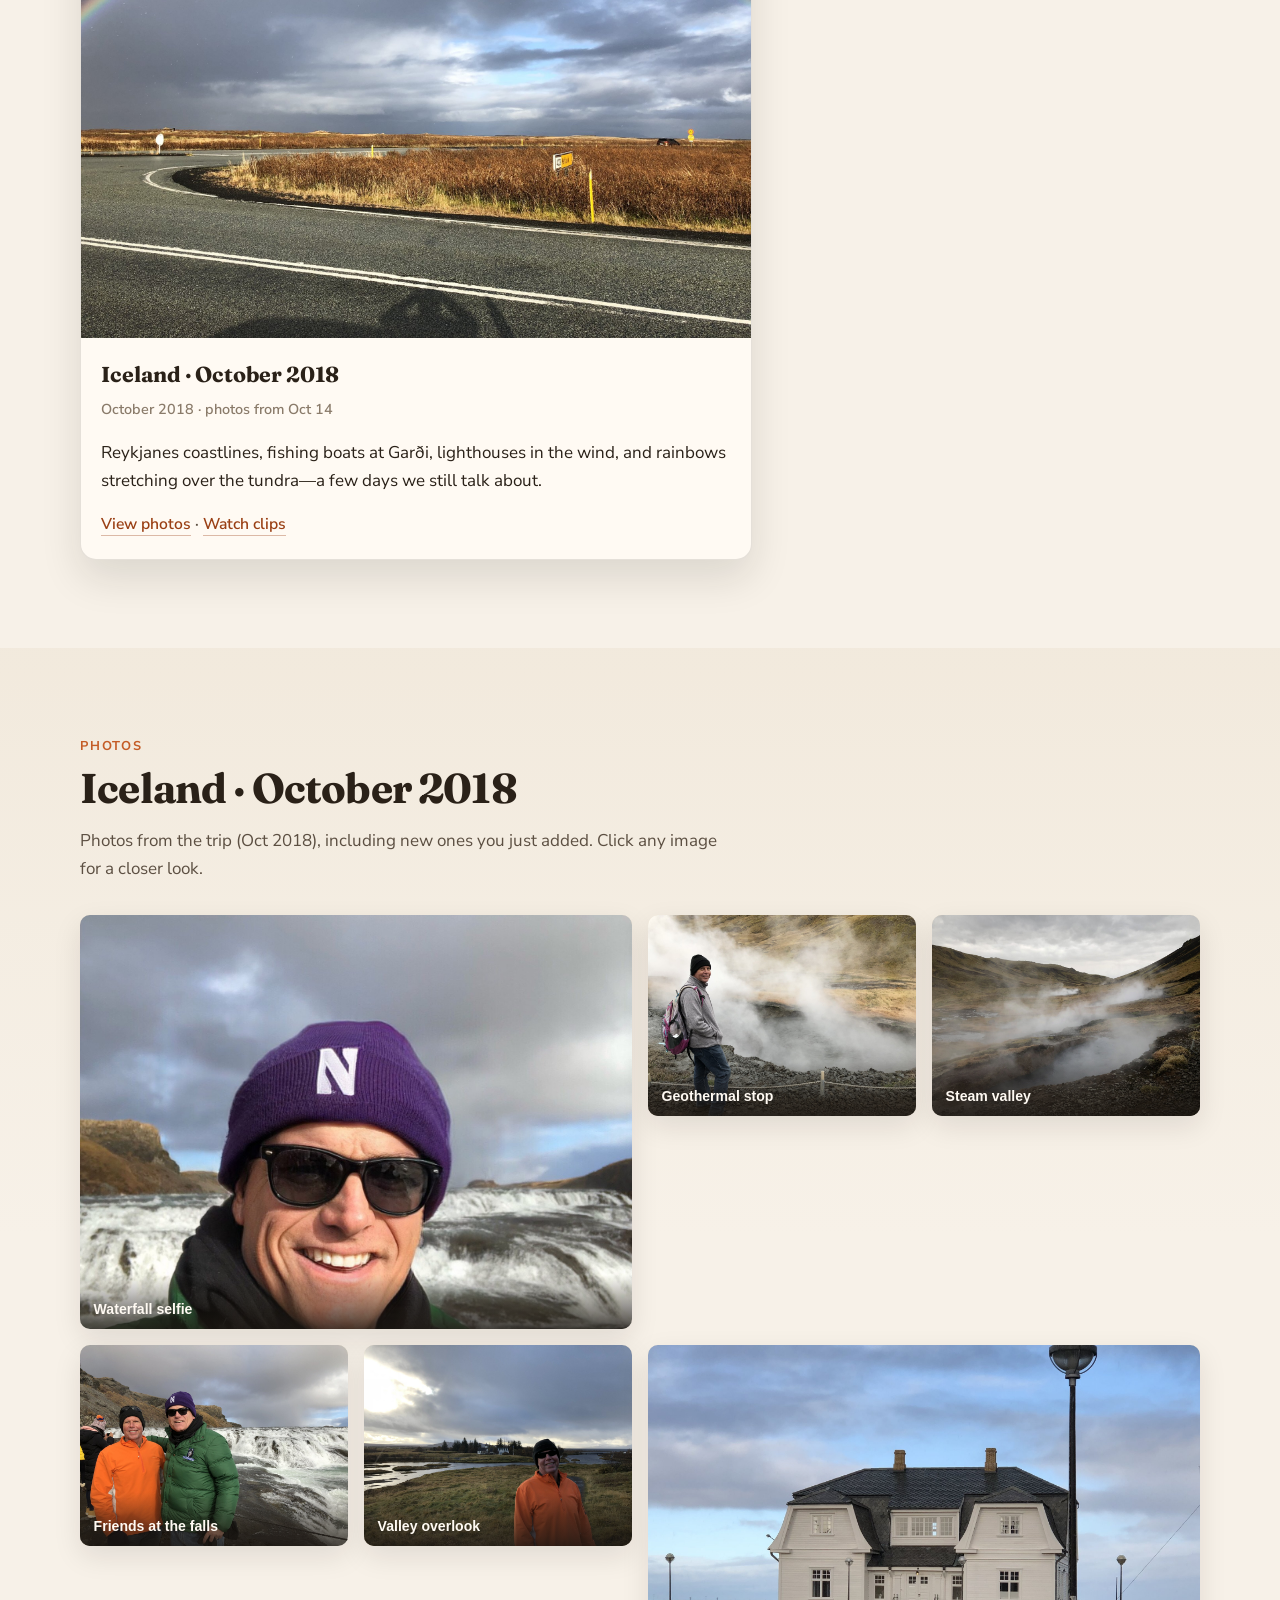
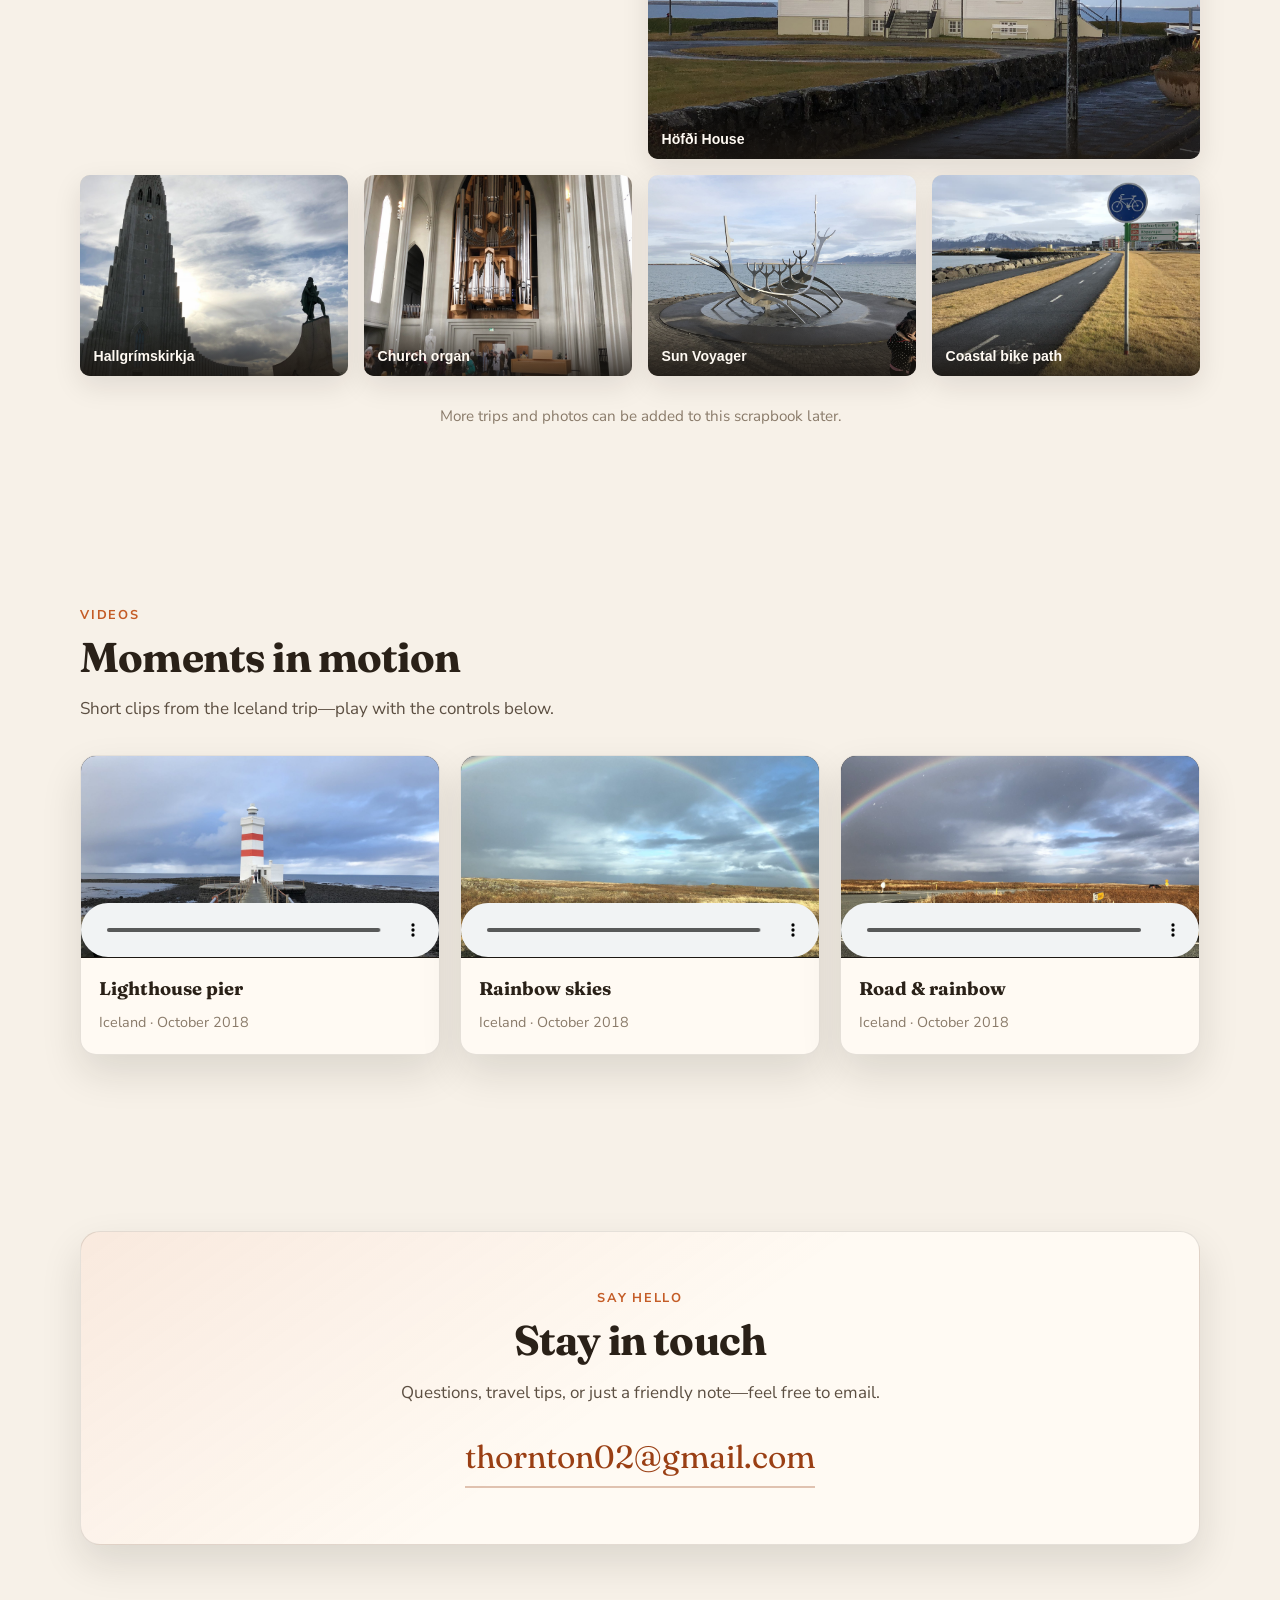
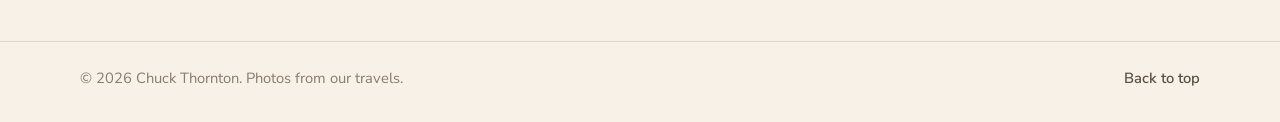
==== commit 090358f9: "Rotate bike path photo; remove stone church big sky" ====
--- a/index-flat.html
+++ b/index-flat.html
@@ -131,61 +131,6 @@
         </div>
         <ul class="gallery-grid">
           <li>
-            <button type="button" class="gallery-item" data-full="IMG_2853.jpg" data-caption="Fishing boat Hólmsteinn · Garði">
-              <img src="IMG_2853.jpg" alt="Weathered fishing boat Hólmsteinn of Garði, Iceland" width="700" height="525" loading="lazy">
-              <span class="gallery-caption">Hólmsteinn · Garði</span>
-            </button>
-          </li>
-          <li>
-            <button type="button" class="gallery-item" data-full="IMG_2854.jpg" data-caption="Wildlife &amp; plants sign · Garðskagi">
-              <img src="IMG_2854.jpg" alt="Bilingual nature sign about mammals and plants at Garðskagi" width="700" height="525" loading="lazy">
-              <span class="gallery-caption">Garðskagi nature board</span>
-            </button>
-          </li>
-          <li>
-            <button type="button" class="gallery-item" data-full="IMG_2855.jpg" data-caption="Lighthouse on the pier">
-              <img src="IMG_2855.jpg" alt="White and red lighthouse at the end of a rocky pier" width="700" height="525" loading="lazy">
-              <span class="gallery-caption">Lighthouse on the pier</span>
-            </button>
-          </li>
-          <li>
-            <button type="button" class="gallery-item" data-full="IMG_2856.jpg" data-caption="Red roofs under storm light">
-              <img src="IMG_2856.jpg" alt="Red-roofed buildings under dramatic Icelandic storm clouds" width="700" height="525" loading="lazy">
-              <span class="gallery-caption">Red roofs · storm light</span>
-            </button>
-          </li>
-          <li>
-            <button type="button" class="gallery-item" data-full="IMG_2859.jpg" data-caption="Rainbow over the tundra">
-              <img src="IMG_2859.jpg" alt="Rainbow arching over golden autumn tundra in Iceland" width="700" height="525" loading="lazy">
-              <span class="gallery-caption">Rainbow over the tundra</span>
-            </button>
-          </li>
-          <li>
-            <button type="button" class="gallery-item" data-full="IMG_2860.jpg" data-caption="Full rainbow over the road">
-              <img src="IMG_2860.jpg" alt="Full rainbow over a curving road in Iceland" width="700" height="525" loading="lazy">
-              <span class="gallery-caption">Rainbow over the road</span>
-            </button>
-          </li>
-          <li>
-            <button type="button" class="gallery-item" data-full="IMG_2864.jpg" data-caption="Stone church and cemetery">
-              <img src="IMG_2864.jpg" alt="Dark stone church with cemetery and Icelandic flag" width="700" height="525" loading="lazy">
-              <span class="gallery-caption">Stone church &amp; cemetery</span>
-            </button>
-          </li>
-          <li>
-            <button type="button" class="gallery-item" data-full="IMG_2865.jpg" data-caption="Church under blue sky">
-              <img src="IMG_2865.jpg" alt="Black stone church under a bright blue sky with white clouds" width="700" height="525" loading="lazy">
-              <span class="gallery-caption">Church under blue sky</span>
-            </button>
-          </li>
-
-          <li>
-            <button type="button" class="gallery-item" data-full="IMG_new_01_church.jpg" data-caption="Stone church under big sky">
-              <img src="IMG_new_01_church.jpg" alt="Dark stone Icelandic church under dramatic clouds" width="700" height="525" loading="lazy">
-              <span class="gallery-caption">Stone church · big sky</span>
-            </button>
-          </li>
-          <li>
             <button type="button" class="gallery-item" data-full="IMG_new_02_waterfall_selfie.jpg" data-caption="Chuck at the waterfall">
               <img src="IMG_new_02_waterfall_selfie.jpg" alt="Chuck smiling in front of a powerful Icelandic waterfall" width="700" height="525" loading="lazy">
               <span class="gallery-caption">Waterfall selfie</span>
